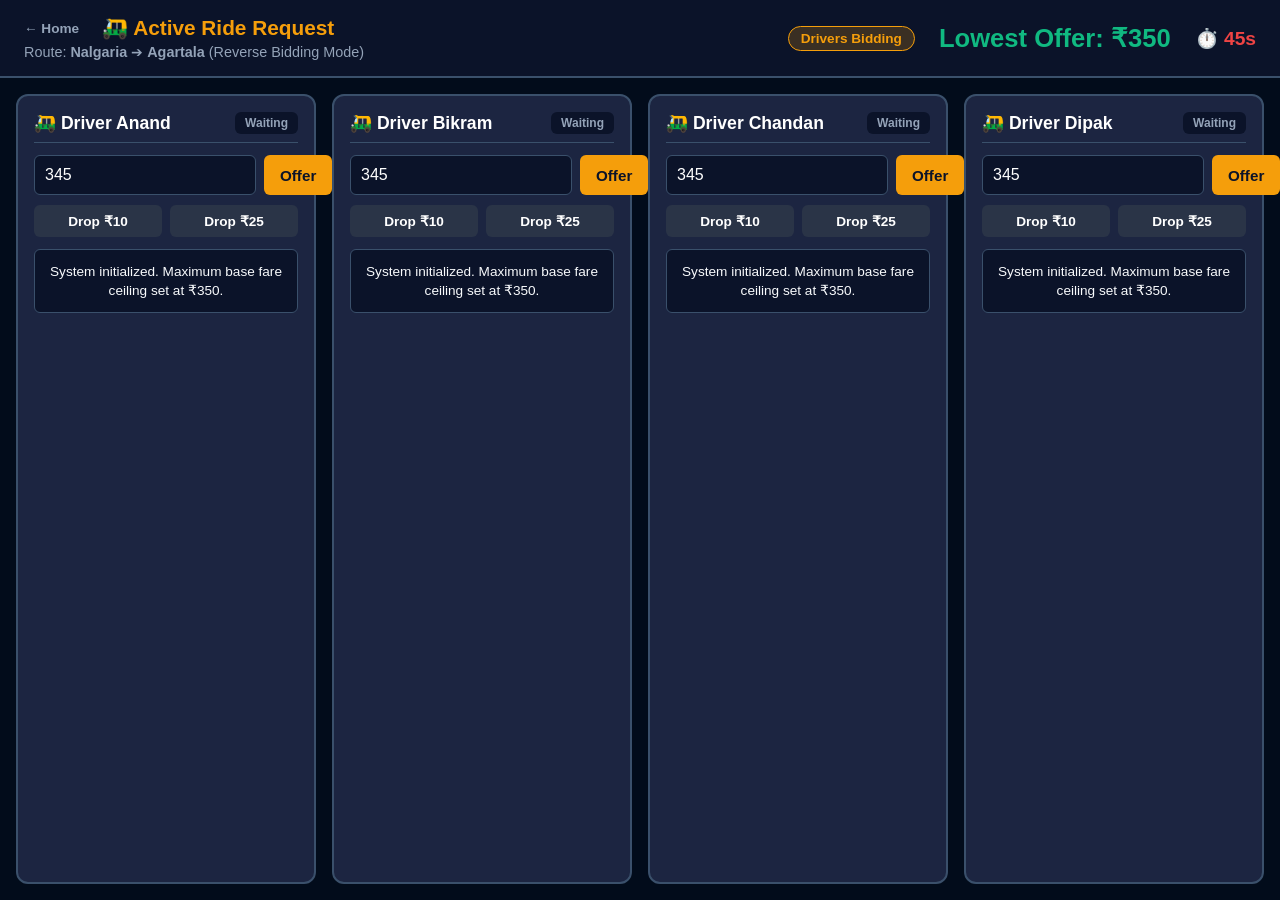
==== driver_dashboard.html @ 8668eade "Add files via upload" ====
<!DOCTYPE html>
<html lang="en">
<head>
    <meta charset="UTF-8">
    <meta name="viewport" content="width=device-width, initial-scale=1.0">
    <title>Auto Driver Reverse Bidding Matrix</title>
    <style>
        :root { --bg-color: #0b1329; --card-bg: #1c2541; --text-main: #f8fafc; --text-muted: #94a3b8; --primary: #f59e0b; --primary-hover: #d97706; --success: #10b981; --danger: #ef4444; --border: #3a506b; }
        * { box-sizing: border-box; margin: 0; padding: 0; font-family: -apple-system, BlinkMacSystemFont, "Segoe UI", Roboto, sans-serif; }
        body { background-color: var(--bg-color); color: var(--text-main); min-height: 100vh; display: flex; flex-direction: column; }
        header { background-color: #0b1329; border-bottom: 2px solid var(--border); padding: 16px 24px; display: flex; justify-content: space-between; align-items: center; flex-wrap: wrap; gap: 12px; }
        .trip-details h2 { font-size: 1.3rem; color: var(--primary); display: flex; align-items: center; gap: 8px; }
        .trip-route { font-size: 0.9rem; color: var(--text-muted); margin-top: 4px; }
        .home-link { font-size: 0.85rem; color: var(--text-muted); text-decoration: none; margin-right: 15px; }
        .home-link:hover { color: #fff; }
        .auction-info { display: flex; gap: 24px; align-items: center; flex-wrap: wrap; }
        .live-badge { background: rgba(245, 158, 11, 0.2); color: var(--primary); padding: 4px 12px; border-radius: 20px; font-weight: bold; font-size: 0.85rem; border: 1px solid var(--primary); }
        .live-badge.ended { background: rgba(16, 185, 129, 0.2); color: var(--success); border-color: var(--success); }
        .global-price { font-size: 1.6rem; font-weight: 800; color: var(--success); }
        .global-timer { font-size: 1.2rem; font-weight: bold; color: var(--danger); }
        .grid-container { flex: 1; display: grid; grid-template-columns: repeat(auto-fit, minmax(280px, 1fr)); gap: 16px; padding: 16px; background-color: #020c1b; }
        .user-square { background-color: var(--card-bg); border: 2px solid var(--border); border-radius: 12px; padding: 16px; display: flex; flex-direction: column; justify-content: space-between; position: relative; transition: border-color 0.2s, box-shadow 0.2s; }
        .user-square.lowest-bidder-card { border-color: var(--success); box-shadow: inset 0 0 10px rgba(16, 185, 129, 0.2); }
        .user-header { display: flex; justify-content: space-between; align-items: center; border-bottom: 1px solid var(--border); padding-bottom: 8px; margin-bottom: 12px; }
        .user-name { font-weight: bold; font-size: 1.1rem; color: #fff; }
        .user-badge { font-size: 0.75rem; background: #0b1329; padding: 4px 10px; border-radius: 6px; font-weight: bold; color: var(--text-muted); }
        .user-body { display: flex; flex-direction: column; gap: 12px; flex: 1; }
        .control-panel { display: flex; flex-direction: column; gap: 10px; }
        .bid-input-wrap { display: flex; gap: 8px; }
        input[type="number"] { flex: 1; padding: 10px; background: #0b1329; border: 1px solid var(--border); color: #fff; border-radius: 6px; font-size: 1rem; outline: none; }
        input:focus { border-color: var(--primary); }
        button { padding: 10px 16px; background-color: var(--primary); color: #0b1329; border: none; border-radius: 6px; font-size: 0.95rem; cursor: pointer; font-weight: bold; }
        button:hover { background-color: var(--primary-hover); }
        button:disabled { background-color: #0b1329; color: var(--text-muted); cursor: not-allowed; border: 1px solid var(--border); }
        .quick-actions { display: grid; grid-template-columns: 1fr 1fr; gap: 8px; }
        .quick-btn { background: #2a3447; font-size: 0.85rem; padding: 8px; color: #fff; }
        .quick-btn:hover { background: #3a4761; }
        .ticker-container { background: #0b1329; border: 1px solid var(--border); border-radius: 6px; padding: 12px; font-size: 0.85rem; min-height: 60px; display: flex; align-items: center; justify-content: center; text-align: center; }
        .ticker-message { color: var(--text-main); line-height: 1.4; word-break: break-word; transition: color 0.2s ease; }
        .ticker-message.highlight { color: var(--primary); text-shadow: 0 0 0.6px var(--primary), 0 0 0.6px var(--primary); }
    </style>
</head>
<body>

    <header>
        <div class="trip-details">
            <h2><a href="index.html" class="home-link">← Home</a> 🛺 Active Ride Request</h2>
            <div class="trip-route">Route: <strong id="route-start">Nalgaria</strong> ➔ <strong id="route-end">Agartala</strong> (Reverse Bidding Mode)</div>
        </div>
        <div class="auction-info">
            <div id="global-status" class="live-badge">Drivers Bidding</div>
            <div class="global-price">Lowest Offer: ₹<span id="master-price">350</span></div>
            <div class="global-timer">⏱️ <span id="master-timer">45</span>s</div>
        </div>
    </header>

    <div class="grid-container">
        
        <div class="user-square" id="card-Driver_Anand">
            <div class="user-header">
                <span class="user-name">🛺 Driver Anand</span>
                <span class="user-badge" id="badge-Driver_Anand">Waiting</span>
            </div>
            <div class="user-body">
                <div class="control-panel">
                    <div class="bid-input-wrap">
                        <input type="number" id="input-Driver_Anand" min="100">
                        <button onclick="submitGridBid('Driver_Anand')">Offer</button>
                    </div>
                    <div class="quick-actions">
                        <button class="quick-btn" onclick="quickDrop('Driver_Anand', 10)">Drop ₹10</button>
                        <button class="quick-btn" onclick="quickDrop('Driver_Anand', 25)">Drop ₹25</button>
                    </div>
                </div>
                <div class="ticker-container"><div class="ticker-message" id="ticker-Driver_Anand"></div></div>
            </div>
        </div>

        <div class="user-square" id="card-Driver_Bikram">
            <div class="user-header">
                <span class="user-name">🛺 Driver Bikram</span>
                <span class="user-badge" id="badge-Driver_Bikram">Waiting</span>
            </div>
            <div class="user-body">
                <div class="control-panel">
                    <div class="bid-input-wrap">
                        <input type="number" id="input-Driver_Bikram" min="100">
                        <button onclick="submitGridBid('Driver_Bikram')">Offer</button>
                    </div>
                    <div class="quick-actions">
                        <button class="quick-btn" onclick="quickDrop('Driver_Bikram', 10)">Drop ₹10</button>
                        <button class="quick-btn" onclick="quickDrop('Driver_Bikram', 25)">Drop ₹25</button>
                    </div>
                </div>
                <div class="ticker-container"><div class="ticker-message" id="ticker-Driver_Bikram"></div></div>
            </div>
        </div>

        <div class="user-square" id="card-Driver_Chandan">
            <div class="user-header">
                <span class="user-name">🛺 Driver Chandan</span>
                <span class="user-badge" id="badge-Driver_Chandan">Waiting</span>
            </div>
            <div class="user-body">
                <div class="control-panel">
                    <div class="bid-input-wrap">
                        <input type="number" id="input-Driver_Chandan" min="100">
                        <button onclick="submitGridBid('Driver_Chandan')">Offer</button>
                    </div>
                    <div class="quick-actions">
                        <button class="quick-btn" onclick="quickDrop('Driver_Chandan', 10)">Drop ₹10</button>
                        <button class="quick-btn" onclick="quickDrop('Driver_Chandan', 25)">Drop ₹25</button>
                    </div>
                </div>
                <div class="ticker-container"><div class="ticker-message" id="ticker-Driver_Chandan"></div></div>
            </div>
        </div>

        <div class="user-square" id="card-Driver_Dipak">
            <div class="user-header">
                <span class="user-name">🛺 Driver Dipak</span>
                <span class="user-badge" id="badge-Driver_Dipak">Waiting</span>
            </div>
            <div class="user-body">
                <div class="control-panel">
                    <div class="bid-input-wrap">
                        <input type="number" id="input-Driver_Dipak" min="100">
                        <button onclick="submitGridBid('Driver_Dipak')">Offer</button>
                    </div>
                    <div class="quick-actions">
                        <button class="quick-btn" onclick="quickDrop('Driver_Dipak', 10)">Drop ₹10</button>
                        <button class="quick-btn" onclick="quickDrop('Driver_Dipak', 25)">Drop ₹25</button>
                    </div>
                </div>
                <div class="ticker-container"><div class="ticker-message" id="ticker-Driver_Dipak"></div></div>
            </div>
        </div>

    </div>

<script>
    const drivers = ['Driver_Anand', 'Driver_Bikram', 'Driver_Chandan', 'Driver_Dipak'];
    
    let currentLowestBid = 350; 
    let currentLowestBidder = "None";
    let timeLeft = 45;
    let auctionActive = true;
    let timerInterval = null;

    const localBus = new BroadcastChannel('auto_ride_bidding_bus');

    window.onload = function() {
        updateAllInputs();
        startMasterCountdown();
        updateTickers("System initialized. Maximum base fare ceiling set at ₹350.");
    };

    localBus.onmessage = function(event) {
        if (event.data.type === 'PROCESS_REVERSE_BID') {
            executeGlobalStateUpdate(event.data.user, event.data.amount);
        } else if (event.data.type === 'NEW_RIDE_REQUEST') {
            document.getElementById('route-start').textContent = event.data.pickup;
            document.getElementById('route-end').textContent = event.data.destination;
            updateTickers(`New Request: ${event.data.pickup} to ${event.data.destination}!`);
        }
    };

    function dispatchBid(user, amount) {
        if (amount >= currentLowestBid) {
            console.warn(`Race condition guarded: ${user} drop rejected.`);
            return;
        }

        executeGlobalStateUpdate(user, amount);
        
        localBus.postMessage({
            type: 'PROCESS_REVERSE_BID',
            user: user,
            amount: amount
        });
    }

    function submitGridBid(user) {
        if (!auctionActive) return;
        
        const inputField = document.getElementById(`input-${user}`);
        const amount = parseInt(inputField.value);

        if (isNaN(amount) || amount >= currentLowestBid) {
            alert(`Rejected: ${user.replace('_',' ')}'s offer must be lower than ₹${currentLowestBid}.`);
            return;
        }
        
        if (amount < 100) {
            alert(`Rejected: Offer is below the cost floor threshold (₹100).`);
            return;
        }

        dispatchBid(user, amount);
    }

    function quickDrop(user, deduction) {
        if (!auctionActive) return;
        const targetOffer = currentLowestBid - deduction;
        if (targetOffer < 100) {
            alert("Minimum price margin boundary reached (₹100). Cannot drop further.");
            return;
        }
        dispatchBid(user, targetOffer);
    }

    function executeGlobalStateUpdate(user, amount) {
        if (amount < currentLowestBid && auctionActive) {
            currentLowestBid = amount;
            currentLowestBidder = user;

            if (timeLeft < 8) timeLeft = 10;

            document.getElementById('master-price').textContent = currentLowestBid;
            document.getElementById('master-timer').textContent = timeLeft;

            drivers.forEach(d => {
                const card = document.getElementById(`card-${d}`);
                const statusBadge = document.getElementById(`badge-${d}`);
                
                if (d === user) {
                    card.classList.add('lowest-bidder-card');
                    statusBadge.textContent = "Lowest Fare";
                    statusBadge.style.color = "var(--success)";
                } else {
                    card.classList.remove('lowest-bidder-card');
                    statusBadge.textContent = "Higher";
                    statusBadge.style.color = "var(--danger)";
                }
            });

            updateTickers(`🚕 ${user.replace('_', ' ')} slashed the active fare to ₹${amount}`, true);
            updateAllInputs();
        }
    }

    function updateAllInputs() {
        drivers.forEach(d => {
            const field = document.getElementById(`input-${d}`);
            const nextSuggestedBid = currentLowestBid - 5;
            field.value = nextSuggestedBid >= 100 ? nextSuggestedBid : 100;
        });
    }

    function updateTickers(message, isHighlight = false) {
        drivers.forEach(d => {
            const ticker = document.getElementById(`ticker-${d}`);
            ticker.textContent = message;
            if (isHighlight) {
                ticker.classList.add('highlight');
            } else {
                ticker.classList.remove('highlight');
            }
        });
    }

    function startMasterCountdown() {
        timerInterval = setInterval(() => {
            if (timeLeft > 0) {
                timeLeft--;
                document.getElementById('master-timer').textContent = timeLeft;
            } else {
                finalizeAuction();
            }
        }, 1000);
    }

    function finalizeAuction() {
        auctionActive = false;
        clearInterval(timerInterval);

        const globalStatus = document.getElementById('global-status');
        
        if (currentLowestBidder === "None") {
            globalStatus.textContent = "EXPIRED";
            globalStatus.className = "live-badge ended";
            globalStatus.style.borderColor = "var(--danger)";
            globalStatus.style.color = "var(--danger)";
            globalStatus.style.backgroundColor = "rgba(239, 68, 68, 0.2)";
        } else {
            globalStatus.textContent = "BOOKED";
            globalStatus.className = "live-badge ended";
            globalStatus.style.color = "var(--success)";
            globalStatus.style.backgroundColor = "rgba(16, 185, 129, 0.2)";
        }

        drivers.forEach(d => {
            const statusBadge = document.getElementById(`badge-${d}`);
            if (currentLowestBidder === "None") {
                statusBadge.textContent = "No Offers";
                statusBadge.style.color = "var(--text-muted)";
            } else if (d === currentLowestBidder) {
                statusBadge.textContent = "Assigned!";
                statusBadge.style.color = "var(--success)";
            } else {
                statusBadge.textContent = "Rejected";
                statusBadge.style.color = "var(--text-muted)";
                document.getElementById(`card-${d}`).classList.remove('lowest-bidder-card');
            }
        });

        document.querySelectorAll(`input, button`).forEach(el => el.disabled = true);

        const winnerReadable = currentLowestBidder !== "None" ? currentLowestBidder.replace('_', ' ') : "No Driver";
        if (currentLowestBidder === "None") {
            updateTickers(`❌ Auction Closed: No responses within the matching timeline.`, false);
        } else {
            updateTickers(`🏆 Match Confirmed: Assigned to ${winnerReadable} at ₹${currentLowestBid}!`, true);
        }
    }
</script>
</body>
</html>
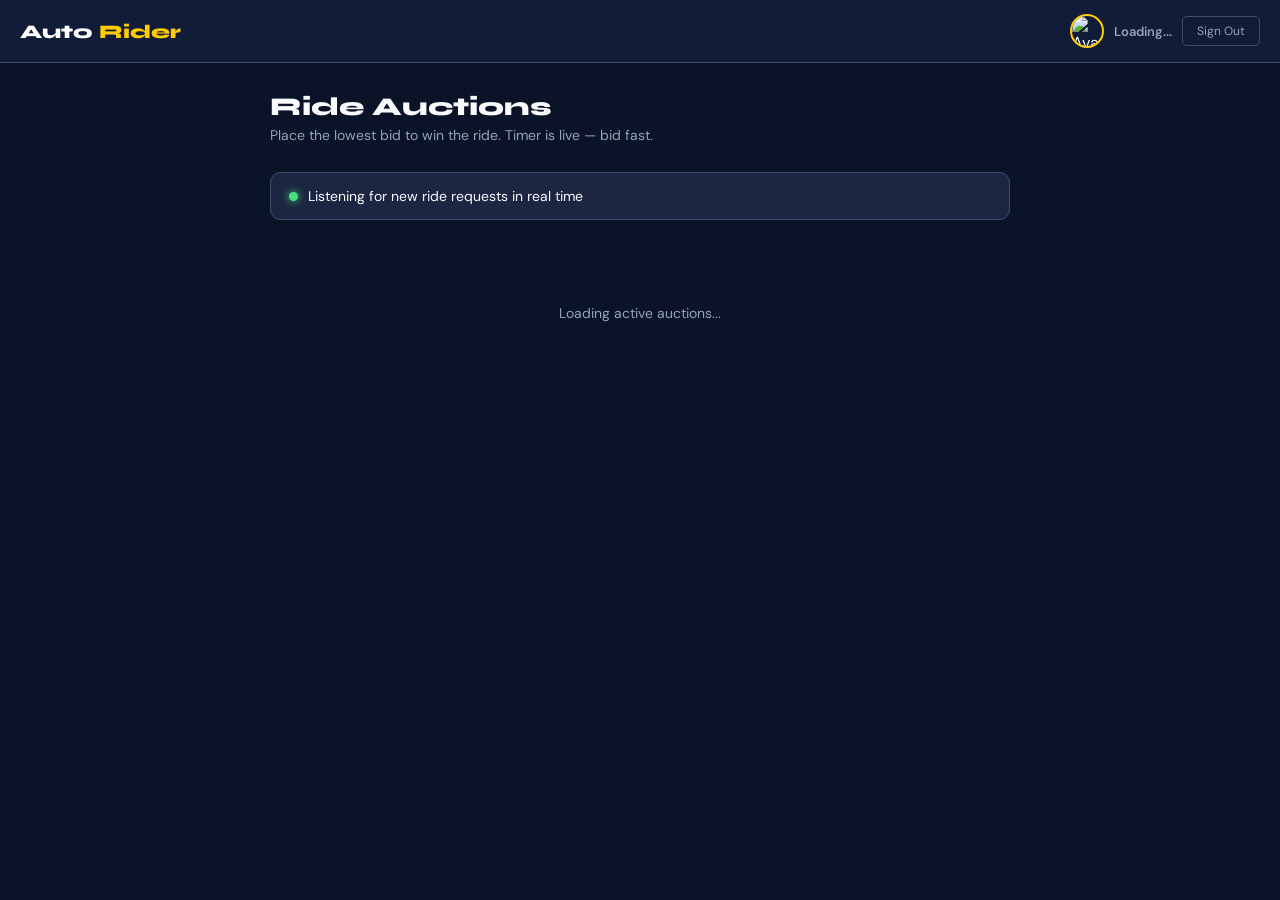
==== commit 8bd2115c: "Refactor driver dashboard HTML structure and styles" ====
--- a/driver_dashboard.html
+++ b/driver_dashboard.html
@@ -3,316 +3,492 @@
 <head>
     <meta charset="UTF-8">
     <meta name="viewport" content="width=device-width, initial-scale=1.0">
-    <title>Auto Driver Reverse Bidding Matrix</title>
+    <title>Auto Rider | Driver Dashboard</title>
     <style>
-        :root { --bg-color: #0b1329; --card-bg: #1c2541; --text-main: #f8fafc; --text-muted: #94a3b8; --primary: #f59e0b; --primary-hover: #d97706; --success: #10b981; --danger: #ef4444; --border: #3a506b; }
-        * { box-sizing: border-box; margin: 0; padding: 0; font-family: -apple-system, BlinkMacSystemFont, "Segoe UI", Roboto, sans-serif; }
-        body { background-color: var(--bg-color); color: var(--text-main); min-height: 100vh; display: flex; flex-direction: column; }
-        header { background-color: #0b1329; border-bottom: 2px solid var(--border); padding: 16px 24px; display: flex; justify-content: space-between; align-items: center; flex-wrap: wrap; gap: 12px; }
-        .trip-details h2 { font-size: 1.3rem; color: var(--primary); display: flex; align-items: center; gap: 8px; }
-        .trip-route { font-size: 0.9rem; color: var(--text-muted); margin-top: 4px; }
-        .home-link { font-size: 0.85rem; color: var(--text-muted); text-decoration: none; margin-right: 15px; }
-        .home-link:hover { color: #fff; }
-        .auction-info { display: flex; gap: 24px; align-items: center; flex-wrap: wrap; }
-        .live-badge { background: rgba(245, 158, 11, 0.2); color: var(--primary); padding: 4px 12px; border-radius: 20px; font-weight: bold; font-size: 0.85rem; border: 1px solid var(--primary); }
-        .live-badge.ended { background: rgba(16, 185, 129, 0.2); color: var(--success); border-color: var(--success); }
-        .global-price { font-size: 1.6rem; font-weight: 800; color: var(--success); }
-        .global-timer { font-size: 1.2rem; font-weight: bold; color: var(--danger); }
-        .grid-container { flex: 1; display: grid; grid-template-columns: repeat(auto-fit, minmax(280px, 1fr)); gap: 16px; padding: 16px; background-color: #020c1b; }
-        .user-square { background-color: var(--card-bg); border: 2px solid var(--border); border-radius: 12px; padding: 16px; display: flex; flex-direction: column; justify-content: space-between; position: relative; transition: border-color 0.2s, box-shadow 0.2s; }
-        .user-square.lowest-bidder-card { border-color: var(--success); box-shadow: inset 0 0 10px rgba(16, 185, 129, 0.2); }
-        .user-header { display: flex; justify-content: space-between; align-items: center; border-bottom: 1px solid var(--border); padding-bottom: 8px; margin-bottom: 12px; }
-        .user-name { font-weight: bold; font-size: 1.1rem; color: #fff; }
-        .user-badge { font-size: 0.75rem; background: #0b1329; padding: 4px 10px; border-radius: 6px; font-weight: bold; color: var(--text-muted); }
-        .user-body { display: flex; flex-direction: column; gap: 12px; flex: 1; }
-        .control-panel { display: flex; flex-direction: column; gap: 10px; }
-        .bid-input-wrap { display: flex; gap: 8px; }
-        input[type="number"] { flex: 1; padding: 10px; background: #0b1329; border: 1px solid var(--border); color: #fff; border-radius: 6px; font-size: 1rem; outline: none; }
-        input:focus { border-color: var(--primary); }
-        button { padding: 10px 16px; background-color: var(--primary); color: #0b1329; border: none; border-radius: 6px; font-size: 0.95rem; cursor: pointer; font-weight: bold; }
-        button:hover { background-color: var(--primary-hover); }
-        button:disabled { background-color: #0b1329; color: var(--text-muted); cursor: not-allowed; border: 1px solid var(--border); }
-        .quick-actions { display: grid; grid-template-columns: 1fr 1fr; gap: 8px; }
-        .quick-btn { background: #2a3447; font-size: 0.85rem; padding: 8px; color: #fff; }
-        .quick-btn:hover { background: #3a4761; }
-        .ticker-container { background: #0b1329; border: 1px solid var(--border); border-radius: 6px; padding: 12px; font-size: 0.85rem; min-height: 60px; display: flex; align-items: center; justify-content: center; text-align: center; }
-        .ticker-message { color: var(--text-main); line-height: 1.4; word-break: break-word; transition: color 0.2s ease; }
-        .ticker-message.highlight { color: var(--primary); text-shadow: 0 0 0.6px var(--primary), 0 0 0.6px var(--primary); }
+        @import url('https://fonts.googleapis.com/css2?family=Syne:wght@700;800&family=DM+Sans:wght@400;500;600&display=swap');
+        :root {
+            --bg: #0b1329;
+            --card: #1c2541;
+            --card-hover: #223060;
+            --border: #3a506b;
+            --text: #f8fafc;
+            --muted: #94a3b8;
+            --green: #058240;
+            --green-light: #4ade80;
+            --yellow: #ffcc00;
+            --yellow-dark: #d97706;
+            --red: #ef4444;
+        }
+        * { box-sizing: border-box; margin: 0; padding: 0; }
+        body { background: var(--bg); color: var(--text); font-family: 'DM Sans', sans-serif; min-height: 100vh; }
+
+        /* HEADER */
+        .topbar {
+            background: #111c38;
+            border-bottom: 1px solid var(--border);
+            padding: 14px 20px;
+            display: flex;
+            align-items: center;
+            justify-content: space-between;
+            position: sticky;
+            top: 0;
+            z-index: 10;
+        }
+        .logo { font-family: 'Syne', sans-serif; font-weight: 800; font-size: 1.2rem; color: #fff; text-decoration: none; }
+        .logo span { color: var(--yellow); }
+        .driver-info { display: flex; align-items: center; gap: 10px; }
+        .driver-avatar { width: 34px; height: 34px; border-radius: 50%; object-fit: cover; border: 2px solid var(--yellow); }
+        .driver-name { font-size: 13px; font-weight: 600; color: var(--muted); }
+        .logout-btn {
+            background: transparent;
+            border: 1px solid var(--border);
+            color: var(--muted);
+            padding: 6px 14px;
+            border-radius: 5px;
+            font-size: 12px;
+            cursor: pointer;
+            font-family: 'DM Sans', sans-serif;
+            transition: all 0.2s;
+        }
+        .logout-btn:hover { border-color: var(--red); color: var(--red); }
+
+        /* MAIN */
+        .main { max-width: 780px; margin: 0 auto; padding: 28px 20px 60px; }
+        .page-title { font-family: 'Syne', sans-serif; font-size: 1.6rem; font-weight: 800; margin-bottom: 4px; }
+        .page-sub { color: var(--muted); font-size: 14px; margin-bottom: 28px; }
+
+        /* STATUS BAR */
+        .status-bar {
+            background: var(--card);
+            border: 1px solid var(--border);
+            border-radius: 10px;
+            padding: 14px 18px;
+            display: flex;
+            align-items: center;
+            gap: 10px;
+            margin-bottom: 24px;
+            font-size: 14px;
+        }
+        .dot { width: 9px; height: 9px; border-radius: 50%; background: var(--green-light); box-shadow: 0 0 8px var(--green-light); flex-shrink: 0; animation: blink 1.5s ease-in-out infinite; }
+        @keyframes blink { 0%,100%{opacity:1} 50%{opacity:0.3} }
+
+        /* AUCTION CARDS */
+        #auctions-list { display: flex; flex-direction: column; gap: 16px; }
+
+        .auction-card {
+            background: var(--card);
+            border: 1.5px solid var(--border);
+            border-radius: 12px;
+            padding: 20px;
+            transition: border-color 0.2s, background 0.2s;
+        }
+        .auction-card.winning { border-color: var(--green-light); background: rgba(74,222,128,0.05); }
+        .auction-card.outbid { border-color: var(--red); background: rgba(239,68,68,0.05); }
+        .auction-card.expired { opacity: 0.5; pointer-events: none; }
+
+        .card-top { display: flex; justify-content: space-between; align-items: flex-start; margin-bottom: 14px; }
+        .route { flex: 1; }
+        .route-label { font-size: 11px; color: var(--muted); font-weight: 600; text-transform: uppercase; letter-spacing: 0.5px; margin-bottom: 2px; }
+        .route-value { font-size: 15px; font-weight: 600; }
+        .route-arrow { color: var(--yellow); margin: 0 8px; font-size: 18px; }
+        .timer-badge {
+            background: rgba(255,204,0,0.12);
+            border: 1px solid rgba(255,204,0,0.3);
+            border-radius: 20px;
+            padding: 4px 12px;
+            font-family: 'Syne', sans-serif;
+            font-size: 13px;
+            font-weight: 700;
+            color: var(--yellow);
+            white-space: nowrap;
+            flex-shrink: 0;
+        }
+        .timer-badge.urgent { color: #f87171; border-color: rgba(248,113,113,0.4); background: rgba(248,113,113,0.08); }
+
+        .card-mid {
+            display: flex;
+            align-items: center;
+            gap: 16px;
+            padding: 12px 0;
+            border-top: 1px solid rgba(255,255,255,0.06);
+            border-bottom: 1px solid rgba(255,255,255,0.06);
+            margin-bottom: 14px;
+        }
+        .current-bid-wrap { flex: 1; }
+        .current-bid-label { font-size: 11px; color: var(--muted); margin-bottom: 2px; }
+        .current-bid-value {
+            font-family: 'Syne', sans-serif;
+            font-size: 1.8rem;
+            font-weight: 800;
+            color: var(--green-light);
+            line-height: 1;
+        }
+        .current-bid-value.no-bids { color: var(--muted); font-size: 1.2rem; }
+        .bid-status-badge {
+            padding: 5px 12px;
+            border-radius: 20px;
+            font-size: 12px;
+            font-weight: 700;
+        }
+        .badge-winning { background: rgba(74,222,128,0.15); color: var(--green-light); }
+        .badge-outbid { background: rgba(239,68,68,0.15); color: #f87171; }
+        .badge-none { background: rgba(148,163,184,0.1); color: var(--muted); }
+
+        /* BID INPUT */
+        .bid-row { display: flex; gap: 10px; align-items: center; }
+        .bid-input-wrap { position: relative; flex: 1; }
+        .bid-currency { position: absolute; left: 12px; top: 50%; transform: translateY(-50%); color: var(--muted); font-weight: 600; }
+        .bid-input {
+            width: 100%;
+            padding: 11px 12px 11px 28px;
+            background: var(--bg);
+            border: 1.5px solid var(--border);
+            color: var(--text);
+            border-radius: 6px;
+            font-size: 15px;
+            font-family: 'DM Sans', sans-serif;
+            transition: border-color 0.2s;
+        }
+        .bid-input:focus { outline: none; border-color: var(--yellow); }
+        .bid-btn {
+            padding: 11px 20px;
+            background: var(--yellow);
+            color: #0b1329;
+            border: none;
+            border-radius: 6px;
+            font-weight: 700;
+            font-size: 14px;
+            cursor: pointer;
+            font-family: 'DM Sans', sans-serif;
+            transition: background 0.2s;
+            white-space: nowrap;
+        }
+        .bid-btn:hover { background: var(--yellow-dark); color: #fff; }
+        .bid-btn:disabled { background: var(--border); color: var(--muted); cursor: not-allowed; }
+
+        .bid-hint { font-size: 12px; color: var(--muted); margin-top: 7px; }
+
+        /* Empty / Loading states */
+        .empty-state {
+            text-align: center;
+            padding: 60px 20px;
+            color: var(--muted);
+        }
+        .empty-state .icon { font-size: 2.5rem; margin-bottom: 12px; }
+        .empty-state p { font-size: 14px; }
+
+        .loading-state { text-align: center; padding: 60px 20px; color: var(--muted); font-size: 14px; }
     </style>
+    <script src="https://cdn.jsdelivr.net/npm/@supabase/supabase-js@2"></script>
 </head>
 <body>
 
-    <header>
-        <div class="trip-details">
-            <h2><a href="index.html" class="home-link">← Home</a> 🛺 Active Ride Request</h2>
-            <div class="trip-route">Route: <strong id="route-start">Nalgaria</strong> ➔ <strong id="route-end">Agartala</strong> (Reverse Bidding Mode)</div>
-        </div>
-        <div class="auction-info">
-            <div id="global-status" class="live-badge">Drivers Bidding</div>
-            <div class="global-price">Lowest Offer: ₹<span id="master-price">350</span></div>
-            <div class="global-timer">⏱️ <span id="master-timer">45</span>s</div>
-        </div>
-    </header>
-
-    <div class="grid-container">
-        
-        <div class="user-square" id="card-Driver_Anand">
-            <div class="user-header">
-                <span class="user-name">🛺 Driver Anand</span>
-                <span class="user-badge" id="badge-Driver_Anand">Waiting</span>
-            </div>
-            <div class="user-body">
-                <div class="control-panel">
-                    <div class="bid-input-wrap">
-                        <input type="number" id="input-Driver_Anand" min="100">
-                        <button onclick="submitGridBid('Driver_Anand')">Offer</button>
-                    </div>
-                    <div class="quick-actions">
-                        <button class="quick-btn" onclick="quickDrop('Driver_Anand', 10)">Drop ₹10</button>
-                        <button class="quick-btn" onclick="quickDrop('Driver_Anand', 25)">Drop ₹25</button>
+<div class="topbar">
+    <a href="index.html" class="logo">Auto <span>Rider</span></a>
+    <div class="driver-info">
+        <img id="driver-avatar" class="driver-avatar" src="https://via.placeholder.com/34" alt="Avatar">
+        <span class="driver-name" id="driver-name-label">Loading...</span>
+        <button class="logout-btn" onclick="signOut()">Sign Out</button>
+    </div>
+</div>
+
+<div class="main">
+    <div class="page-title">Ride Auctions</div>
+    <div class="page-sub">Place the lowest bid to win the ride. Timer is live — bid fast.</div>
+
+    <div class="status-bar">
+        <div class="dot"></div>
+        <span>Listening for new ride requests in real time</span>
+    </div>
+
+    <div id="auctions-list">
+        <div class="loading-state">Loading active auctions...</div>
+    </div>
+</div>
+
+<script>
+    const SUPABASE_URL = "https://tzdocibsjgrubpxynzar.supabase.co";
+    const SUPABASE_ANON_KEY = "sb_publishable_1gz2f5xkD3ygS2a3hJSSVQ_BIX8RxNB";
+    const _supabase = supabase.createClient(SUPABASE_URL, SUPABASE_ANON_KEY);
+
+    let currentDriverId = null;
+    let currentDriverName = '';
+    // Track per-auction: { myBid, timerInterval }
+    const auctionState = {};
+
+    // ── AUTH GATE ──
+    _supabase.auth.onAuthStateChange(async (event, session) => {
+        if (!session) {
+            window.location.href = 'auth.html';
+            return;
+        }
+        currentDriverId = session.user.id;
+        await loadDriverProfile();
+        await loadAuctions();
+        subscribeToNewAuctions();
+    });
+
+    async function loadDriverProfile() {
+        const { data } = await _supabase
+            .from('profiles')
+            .select('full_name, avatar_url')
+            .eq('id', currentDriverId)
+            .maybeSingle();
+        if (data) {
+            currentDriverName = data.full_name || 'Driver';
+            document.getElementById('driver-name-label').innerText = currentDriverName;
+            if (data.avatar_url) document.getElementById('driver-avatar').src = data.avatar_url;
+        }
+    }
+
+    // ── LOAD ALL ACTIVE AUCTIONS ──
+    async function loadAuctions() {
+        const { data, error } = await _supabase
+            .from('auctions')
+            .select('*')
+            .eq('status', 'active')
+            .gt('expires_at', new Date().toISOString())
+            .order('expires_at', { ascending: true });
+
+        const list = document.getElementById('auctions-list');
+        if (error || !data || data.length === 0) {
+            list.innerHTML = `<div class="empty-state"><div class="icon">🛺</div><p>No active ride requests right now.<br>New auctions appear here automatically.</p></div>`;
+            return;
+        }
+        list.innerHTML = '';
+        data.forEach(auction => renderAuctionCard(auction));
+    }
+
+    // ── REALTIME: NEW AUCTIONS ──
+    function subscribeToNewAuctions() {
+        _supabase.channel('auctions-new')
+            .on('postgres_changes', { event: 'INSERT', schema: 'public', table: 'auctions' }, (payload) => {
+                const list = document.getElementById('auctions-list');
+                // Remove empty state if present
+                const empty = list.querySelector('.empty-state, .loading-state');
+                if (empty) empty.remove();
+                renderAuctionCard(payload.new);
+                subscribeToAuctionUpdates(payload.new.id);
+            })
+            .subscribe();
+
+        // Also subscribe to updates for already-loaded auctions
+        // Done per-card in renderAuctionCard
+    }
+
+    // ── RENDER ONE AUCTION CARD ──
+    function renderAuctionCard(auction) {
+        const id = auction.id;
+
+        // Don't re-render if card already exists
+        if (document.getElementById(`card-${id}`)) return;
+
+        const card = document.createElement('div');
+        card.className = 'auction-card';
+        card.id = `card-${id}`;
+
+        const hasBid = auction.current_lowest_bid && auction.current_lowest_bid < 999999;
+        const amWinning = auction.lowest_bidder_id === currentDriverId;
+
+        card.innerHTML = `
+            <div class="card-top">
+                <div class="route">
+                    <div class="route-label">Route</div>
+                    <div style="display:flex; align-items:center; flex-wrap:wrap; gap:4px;">
+                        <span class="route-value">${escHtml(auction.pickup || 'Unknown')}</span>
+                        <span class="route-arrow">→</span>
+                        <span class="route-value">${escHtml(auction.destination || 'Unknown')}</span>
                     </div>
                 </div>
-                <div class="ticker-container"><div class="ticker-message" id="ticker-Driver_Anand"></div></div>
+                <div class="timer-badge" id="timer-${id}">60s</div>
             </div>
-        </div>
-
-        <div class="user-square" id="card-Driver_Bikram">
-            <div class="user-header">
-                <span class="user-name">🛺 Driver Bikram</span>
-                <span class="user-badge" id="badge-Driver_Bikram">Waiting</span>
-            </div>
-            <div class="user-body">
-                <div class="control-panel">
-                    <div class="bid-input-wrap">
-                        <input type="number" id="input-Driver_Bikram" min="100">
-                        <button onclick="submitGridBid('Driver_Bikram')">Offer</button>
-                    </div>
-                    <div class="quick-actions">
-                        <button class="quick-btn" onclick="quickDrop('Driver_Bikram', 10)">Drop ₹10</button>
-                        <button class="quick-btn" onclick="quickDrop('Driver_Bikram', 25)">Drop ₹25</button>
+            <div class="card-mid">
+                <div class="current-bid-wrap">
+                    <div class="current-bid-label">Current Lowest Bid</div>
+                    <div class="current-bid-value ${hasBid ? '' : 'no-bids'}" id="bid-val-${id}">
+                        ${hasBid ? '₹' + Number(auction.current_lowest_bid).toFixed(0) : 'No bids yet'}
                     </div>
                 </div>
-                <div class="ticker-container"><div class="ticker-message" id="ticker-Driver_Bikram"></div></div>
+                <div class="bid-status-badge ${amWinning ? 'badge-winning' : 'badge-none'}" id="status-badge-${id}">
+                    ${amWinning ? '🏆 Winning' : 'Not bid'}
+                </div>
             </div>
-        </div>
-
-        <div class="user-square" id="card-Driver_Chandan">
-            <div class="user-header">
-                <span class="user-name">🛺 Driver Chandan</span>
-                <span class="user-badge" id="badge-Driver_Chandan">Waiting</span>
+            <div class="bid-row">
+                <div class="bid-input-wrap">
+                    <span class="bid-currency">₹</span>
+                    <input type="number" class="bid-input" id="bid-input-${id}" placeholder="${hasBid ? Number(auction.current_lowest_bid).toFixed(0) - 1 : '80'}" min="1">
+                </div>
+                <button class="bid-btn" id="bid-btn-${id}" onclick="submitBid('${id}')">Bid</button>
             </div>
-            <div class="user-body">
-                <div class="control-panel">
-                    <div class="bid-input-wrap">
-                        <input type="number" id="input-Driver_Chandan" min="100">
-                        <button onclick="submitGridBid('Driver_Chandan')">Offer</button>
-                    </div>
-                    <div class="quick-actions">
-                        <button class="quick-btn" onclick="quickDrop('Driver_Chandan', 10)">Drop ₹10</button>
-                        <button class="quick-btn" onclick="quickDrop('Driver_Chandan', 25)">Drop ₹25</button>
-                    </div>
-                </div>
-                <div class="ticker-container"><div class="ticker-message" id="ticker-Driver_Chandan"></div></div>
-            </div>
-        </div>
-
-        <div class="user-square" id="card-Driver_Dipak">
-            <div class="user-header">
-                <span class="user-name">🛺 Driver Dipak</span>
-                <span class="user-badge" id="badge-Driver_Dipak">Waiting</span>
-            </div>
-            <div class="user-body">
-                <div class="control-panel">
-                    <div class="bid-input-wrap">
-                        <input type="number" id="input-Driver_Dipak" min="100">
-                        <button onclick="submitGridBid('Driver_Dipak')">Offer</button>
-                    </div>
-                    <div class="quick-actions">
-                        <button class="quick-btn" onclick="quickDrop('Driver_Dipak', 10)">Drop ₹10</button>
-                        <button class="quick-btn" onclick="quickDrop('Driver_Dipak', 25)">Drop ₹25</button>
-                    </div>
-                </div>
-                <div class="ticker-container"><div class="ticker-message" id="ticker-Driver_Dipak"></div></div>
-            </div>
-        </div>
-
-    </div>
-
-<script>
-    const drivers = ['Driver_Anand', 'Driver_Bikram', 'Driver_Chandan', 'Driver_Dipak'];
-    
-    let currentLowestBid = 350; 
-    let currentLowestBidder = "None";
-    let timeLeft = 45;
-    let auctionActive = true;
-    let timerInterval = null;
-
-    const localBus = new BroadcastChannel('auto_ride_bidding_bus');
-
-    window.onload = function() {
-        updateAllInputs();
-        startMasterCountdown();
-        updateTickers("System initialized. Maximum base fare ceiling set at ₹350.");
-    };
-
-    localBus.onmessage = function(event) {
-        if (event.data.type === 'PROCESS_REVERSE_BID') {
-            executeGlobalStateUpdate(event.data.user, event.data.amount);
-        } else if (event.data.type === 'NEW_RIDE_REQUEST') {
-            document.getElementById('route-start').textContent = event.data.pickup;
-            document.getElementById('route-end').textContent = event.data.destination;
-            updateTickers(`New Request: ${event.data.pickup} to ${event.data.destination}!`);
-        }
-    };
-
-    function dispatchBid(user, amount) {
-        if (amount >= currentLowestBid) {
-            console.warn(`Race condition guarded: ${user} drop rejected.`);
-            return;
-        }
-
-        executeGlobalStateUpdate(user, amount);
-        
-        localBus.postMessage({
-            type: 'PROCESS_REVERSE_BID',
-            user: user,
-            amount: amount
-        });
-    }
-
-    function submitGridBid(user) {
-        if (!auctionActive) return;
-        
-        const inputField = document.getElementById(`input-${user}`);
-        const amount = parseInt(inputField.value);
-
-        if (isNaN(amount) || amount >= currentLowestBid) {
-            alert(`Rejected: ${user.replace('_',' ')}'s offer must be lower than ₹${currentLowestBid}.`);
-            return;
-        }
-        
-        if (amount < 100) {
-            alert(`Rejected: Offer is below the cost floor threshold (₹100).`);
-            return;
-        }
-
-        dispatchBid(user, amount);
-    }
-
-    function quickDrop(user, deduction) {
-        if (!auctionActive) return;
-        const targetOffer = currentLowestBid - deduction;
-        if (targetOffer < 100) {
-            alert("Minimum price margin boundary reached (₹100). Cannot drop further.");
-            return;
-        }
-        dispatchBid(user, targetOffer);
-    }
-
-    function executeGlobalStateUpdate(user, amount) {
-        if (amount < currentLowestBid && auctionActive) {
-            currentLowestBid = amount;
-            currentLowestBidder = user;
-
-            if (timeLeft < 8) timeLeft = 10;
-
-            document.getElementById('master-price').textContent = currentLowestBid;
-            document.getElementById('master-timer').textContent = timeLeft;
-
-            drivers.forEach(d => {
-                const card = document.getElementById(`card-${d}`);
-                const statusBadge = document.getElementById(`badge-${d}`);
-                
-                if (d === user) {
-                    card.classList.add('lowest-bidder-card');
-                    statusBadge.textContent = "Lowest Fare";
-                    statusBadge.style.color = "var(--success)";
-                } else {
-                    card.classList.remove('lowest-bidder-card');
-                    statusBadge.textContent = "Higher";
-                    statusBadge.style.color = "var(--danger)";
-                }
-            });
-
-            updateTickers(`🚕 ${user.replace('_', ' ')} slashed the active fare to ₹${amount}`, true);
-            updateAllInputs();
-        }
-    }
-
-    function updateAllInputs() {
-        drivers.forEach(d => {
-            const field = document.getElementById(`input-${d}`);
-            const nextSuggestedBid = currentLowestBid - 5;
-            field.value = nextSuggestedBid >= 100 ? nextSuggestedBid : 100;
-        });
-    }
-
-    function updateTickers(message, isHighlight = false) {
-        drivers.forEach(d => {
-            const ticker = document.getElementById(`ticker-${d}`);
-            ticker.textContent = message;
-            if (isHighlight) {
-                ticker.classList.add('highlight');
-            } else {
-                ticker.classList.remove('highlight');
-            }
-        });
-    }
-
-    function startMasterCountdown() {
-        timerInterval = setInterval(() => {
-            if (timeLeft > 0) {
-                timeLeft--;
-                document.getElementById('master-timer').textContent = timeLeft;
-            } else {
-                finalizeAuction();
+            <div class="bid-hint" id="bid-hint-${id}">Enter a bid lower than the current offer to win.</div>
+        `;
+
+        document.getElementById('auctions-list').prepend(card);
+        startCardTimer(id, auction.expires_at);
+        subscribeToAuctionUpdates(id);
+    }
+
+    // ── PER-CARD TIMER (DB-anchored) ──
+    function startCardTimer(id, expiresAt) {
+        const expiry = new Date(expiresAt).getTime();
+        auctionState[id] = auctionState[id] || {};
+        auctionState[id].timerInterval = setInterval(() => {
+            const remaining = Math.max(0, Math.floor((expiry - Date.now()) / 1000));
+            const timerEl = document.getElementById(`timer-${id}`);
+            const btnEl = document.getElementById(`bid-btn-${id}`);
+            const inputEl = document.getElementById(`bid-input-${id}`);
+            if (!timerEl) { clearInterval(auctionState[id].timerInterval); return; }
+
+            timerEl.innerText = remaining + 's';
+            if (remaining <= 10) timerEl.className = 'timer-badge urgent';
+
+            if (remaining <= 0) {
+                clearInterval(auctionState[id].timerInterval);
+                closeAuctionCard(id);
+                if (btnEl) { btnEl.disabled = true; btnEl.innerText = 'Closed'; }
+                if (inputEl) inputEl.disabled = true;
+                markAuctionClosed(id);
             }
         }, 1000);
     }
 
-    function finalizeAuction() {
-        auctionActive = false;
-        clearInterval(timerInterval);
-
-        const globalStatus = document.getElementById('global-status');
-        
-        if (currentLowestBidder === "None") {
-            globalStatus.textContent = "EXPIRED";
-            globalStatus.className = "live-badge ended";
-            globalStatus.style.borderColor = "var(--danger)";
-            globalStatus.style.color = "var(--danger)";
-            globalStatus.style.backgroundColor = "rgba(239, 68, 68, 0.2)";
+    // ── REALTIME: BID UPDATES ON A SPECIFIC AUCTION ──
+    function subscribeToAuctionUpdates(id) {
+        _supabase.channel(`auction-driver-${id}`)
+            .on('postgres_changes', {
+                event: 'UPDATE', schema: 'public', table: 'auctions', filter: `id=eq.${id}`
+            }, (payload) => {
+                updateCardBidState(id, payload.new);
+            })
+            .subscribe();
+    }
+
+    function updateCardBidState(id, auction) {
+        const bidValEl = document.getElementById(`bid-val-${id}`);
+        const statusEl = document.getElementById(`status-badge-${id}`);
+        const hintEl = document.getElementById(`bid-hint-${id}`);
+        const inputEl = document.getElementById(`bid-input-${id}`);
+        const card = document.getElementById(`card-${id}`);
+        if (!bidValEl) return;
+
+        const hasBid = auction.current_lowest_bid < 999999;
+        const amWinning = auction.lowest_bidder_id === currentDriverId;
+        const amOutbid = !amWinning && auctionState[id] && auctionState[id].hasBid;
+
+        bidValEl.className = `current-bid-value ${hasBid ? '' : 'no-bids'}`;
+        bidValEl.innerText = hasBid ? '₹' + Number(auction.current_lowest_bid).toFixed(0) : 'No bids yet';
+
+        if (amWinning) {
+            statusEl.className = 'bid-status-badge badge-winning';
+            statusEl.innerText = '🏆 Winning';
+            card.className = 'auction-card winning';
+            if (hintEl) hintEl.innerText = "You have the lowest bid! Hold tight.";
+        } else if (amOutbid) {
+            statusEl.className = 'bid-status-badge badge-outbid';
+            statusEl.innerText = '⚡ Outbid';
+            card.className = 'auction-card outbid';
+            if (hintEl) hintEl.innerText = "You've been outbid! Enter a lower amount.";
+        }
+
+        // Update placeholder to suggest a lower value
+        if (hasBid && inputEl) {
+            inputEl.placeholder = Math.max(1, Number(auction.current_lowest_bid) - 1).toString();
+        }
+
+        if (auction.status === 'closed') {
+            closeAuctionCard(id);
+            if (amWinning) {
+                // Redirect winner to trip page
+                const params = new URLSearchParams({
+                    pickup: auction.pickup || '',
+                    destination: auction.destination || '',
+                    fare: Number(auction.current_lowest_bid).toFixed(0),
+                    auction_id: id
+                });
+                window.location.href = `trip.html?${params.toString()}`;
+            }
+        }
+    }
+
+    function closeAuctionCard(id) {
+        const card = document.getElementById(`card-${id}`);
+        if (card) card.classList.add('expired');
+        if (auctionState[id] && auctionState[id].timerInterval) {
+            clearInterval(auctionState[id].timerInterval);
+        }
+    }
+
+    // ── MARK CLOSED IN DB (called when client timer hits 0) ──
+    async function markAuctionClosed(id) {
+        await _supabase.from('auctions')
+            .update({ status: 'closed' })
+            .eq('id', id)
+            .eq('status', 'active'); // Only update if still active (prevent race)
+
+        // If we won, redirect
+        const { data } = await _supabase.from('auctions').select('*').eq('id', id).single();
+        if (data && data.lowest_bidder_id === currentDriverId) {
+            const params = new URLSearchParams({
+                pickup: data.pickup || '',
+                destination: data.destination || '',
+                fare: Number(data.current_lowest_bid).toFixed(0),
+                auction_id: id
+            });
+            window.location.href = `trip.html?${params.toString()}`;
+        }
+    }
+
+    // ── SUBMIT BID ──
+    async function submitBid(auctionId) {
+        const inputEl = document.getElementById(`bid-input-${auctionId}`);
+        const hintEl = document.getElementById(`bid-hint-${auctionId}`);
+        const bidAmount = parseFloat(inputEl.value);
+
+        if (isNaN(bidAmount) || bidAmount <= 0) {
+            if (hintEl) hintEl.innerText = '⚠ Please enter a valid bid amount.';
+            return;
+        }
+
+        // Fetch current state to validate client-side before DB call
+        const { data: current } = await _supabase
+            .from('auctions').select('current_lowest_bid, expires_at, status').eq('id', auctionId).single();
+
+        if (!current || current.status !== 'active') {
+            if (hintEl) hintEl.innerText = '⚠ This auction has already closed.';
+            return;
+        }
+        if (new Date(current.expires_at) < new Date()) {
+            if (hintEl) hintEl.innerText = '⚠ This auction has expired.';
+            return;
+        }
+        if (bidAmount >= current.current_lowest_bid) {
+            if (hintEl) hintEl.innerText = `⚠ Your bid must be lower than ₹${Number(current.current_lowest_bid).toFixed(0)}.`;
+            return;
+        }
+
+        const { error } = await _supabase.from('auctions').update({
+            current_lowest_bid: bidAmount,
+            lowest_bidder_id: currentDriverId
+        }).eq('id', auctionId);
+
+        if (error) {
+            if (hintEl) hintEl.innerText = '⚠ Bid rejected — a lower bid may already exist.';
         } else {
-            globalStatus.textContent = "BOOKED";
-            globalStatus.className = "live-badge ended";
-            globalStatus.style.color = "var(--success)";
-            globalStatus.style.backgroundColor = "rgba(16, 185, 129, 0.2)";
-        }
-
-        drivers.forEach(d => {
-            const statusBadge = document.getElementById(`badge-${d}`);
-            if (currentLowestBidder === "None") {
-                statusBadge.textContent = "No Offers";
-                statusBadge.style.color = "var(--text-muted)";
-            } else if (d === currentLowestBidder) {
-                statusBadge.textContent = "Assigned!";
-                statusBadge.style.color = "var(--success)";
-            } else {
-                statusBadge.textContent = "Rejected";
-                statusBadge.style.color = "var(--text-muted)";
-                document.getElementById(`card-${d}`).classList.remove('lowest-bidder-card');
-            }
-        });
-
-        document.querySelectorAll(`input, button`).forEach(el => el.disabled = true);
-
-        const winnerReadable = currentLowestBidder !== "None" ? currentLowestBidder.replace('_', ' ') : "No Driver";
-        if (currentLowestBidder === "None") {
-            updateTickers(`❌ Auction Closed: No responses within the matching timeline.`, false);
-        } else {
-            updateTickers(`🏆 Match Confirmed: Assigned to ${winnerReadable} at ₹${currentLowestBid}!`, true);
-        }
+            auctionState[auctionId] = auctionState[auctionId] || {};
+            auctionState[auctionId].hasBid = true;
+            inputEl.value = '';
+            if (hintEl) hintEl.innerText = '✓ Bid placed! You are currently winning.';
+        }
+    }
+
+    async function signOut() {
+        await _supabase.auth.signOut();
+        window.location.href = 'auth.html';
+    }
+
+    function escHtml(str) {
+        return str.replace(/&/g,'&amp;').replace(/</g,'&lt;').replace(/>/g,'&gt;');
     }
 </script>
 </body>
-</html>+</html>
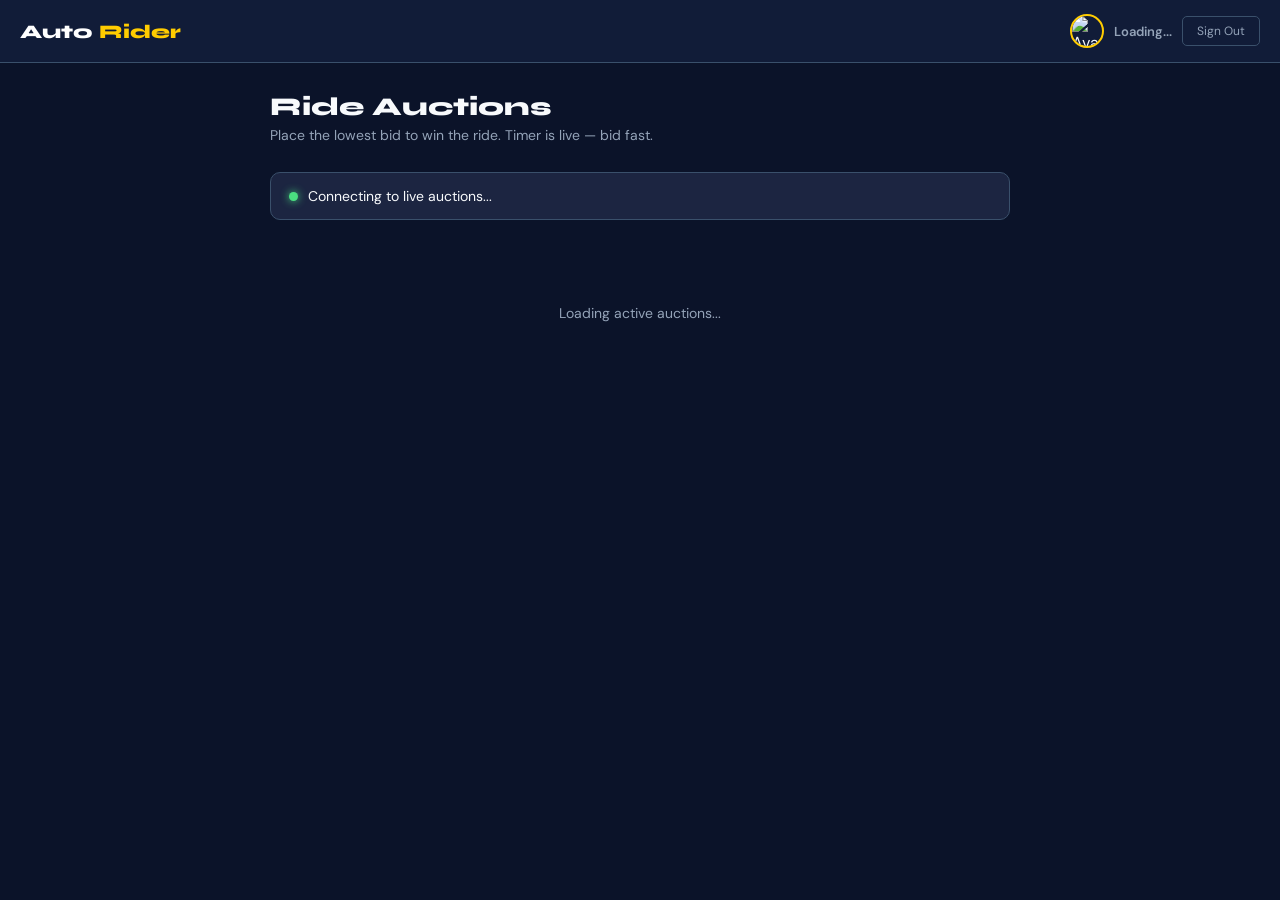
==== commit 7d1cf58b: "Update print statement from 'Hello' to 'Goodbye'" ====
--- a/driver_dashboard.html
+++ b/driver_dashboard.html
@@ -7,176 +7,62 @@
     <style>
         @import url('https://fonts.googleapis.com/css2?family=Syne:wght@700;800&family=DM+Sans:wght@400;500;600&display=swap');
         :root {
-            --bg: #0b1329;
-            --card: #1c2541;
-            --card-hover: #223060;
-            --border: #3a506b;
-            --text: #f8fafc;
-            --muted: #94a3b8;
-            --green: #058240;
-            --green-light: #4ade80;
-            --yellow: #ffcc00;
-            --yellow-dark: #d97706;
-            --red: #ef4444;
+            --bg: #0b1329; --card: #1c2541; --border: #3a506b;
+            --text: #f8fafc; --muted: #94a3b8;
+            --green: #058240; --green-light: #4ade80;
+            --yellow: #ffcc00; --yellow-dark: #d97706; --red: #ef4444;
         }
         * { box-sizing: border-box; margin: 0; padding: 0; }
         body { background: var(--bg); color: var(--text); font-family: 'DM Sans', sans-serif; min-height: 100vh; }
-
-        /* HEADER */
-        .topbar {
-            background: #111c38;
-            border-bottom: 1px solid var(--border);
-            padding: 14px 20px;
-            display: flex;
-            align-items: center;
-            justify-content: space-between;
-            position: sticky;
-            top: 0;
-            z-index: 10;
-        }
+        .topbar { background: #111c38; border-bottom: 1px solid var(--border); padding: 14px 20px; display: flex; align-items: center; justify-content: space-between; position: sticky; top: 0; z-index: 10; }
         .logo { font-family: 'Syne', sans-serif; font-weight: 800; font-size: 1.2rem; color: #fff; text-decoration: none; }
         .logo span { color: var(--yellow); }
         .driver-info { display: flex; align-items: center; gap: 10px; }
         .driver-avatar { width: 34px; height: 34px; border-radius: 50%; object-fit: cover; border: 2px solid var(--yellow); }
         .driver-name { font-size: 13px; font-weight: 600; color: var(--muted); }
-        .logout-btn {
-            background: transparent;
-            border: 1px solid var(--border);
-            color: var(--muted);
-            padding: 6px 14px;
-            border-radius: 5px;
-            font-size: 12px;
-            cursor: pointer;
-            font-family: 'DM Sans', sans-serif;
-            transition: all 0.2s;
-        }
+        .logout-btn { background: transparent; border: 1px solid var(--border); color: var(--muted); padding: 6px 14px; border-radius: 5px; font-size: 12px; cursor: pointer; font-family: 'DM Sans', sans-serif; transition: all 0.2s; }
         .logout-btn:hover { border-color: var(--red); color: var(--red); }
-
-        /* MAIN */
         .main { max-width: 780px; margin: 0 auto; padding: 28px 20px 60px; }
         .page-title { font-family: 'Syne', sans-serif; font-size: 1.6rem; font-weight: 800; margin-bottom: 4px; }
         .page-sub { color: var(--muted); font-size: 14px; margin-bottom: 28px; }
-
-        /* STATUS BAR */
-        .status-bar {
-            background: var(--card);
-            border: 1px solid var(--border);
-            border-radius: 10px;
-            padding: 14px 18px;
-            display: flex;
-            align-items: center;
-            gap: 10px;
-            margin-bottom: 24px;
-            font-size: 14px;
-        }
+        .status-bar { background: var(--card); border: 1px solid var(--border); border-radius: 10px; padding: 14px 18px; display: flex; align-items: center; gap: 10px; margin-bottom: 24px; font-size: 14px; }
         .dot { width: 9px; height: 9px; border-radius: 50%; background: var(--green-light); box-shadow: 0 0 8px var(--green-light); flex-shrink: 0; animation: blink 1.5s ease-in-out infinite; }
         @keyframes blink { 0%,100%{opacity:1} 50%{opacity:0.3} }
-
-        /* AUCTION CARDS */
         #auctions-list { display: flex; flex-direction: column; gap: 16px; }
-
-        .auction-card {
-            background: var(--card);
-            border: 1.5px solid var(--border);
-            border-radius: 12px;
-            padding: 20px;
-            transition: border-color 0.2s, background 0.2s;
-        }
+        .auction-card { background: var(--card); border: 1.5px solid var(--border); border-radius: 12px; padding: 20px; transition: border-color 0.2s, background 0.2s; }
         .auction-card.winning { border-color: var(--green-light); background: rgba(74,222,128,0.05); }
         .auction-card.outbid { border-color: var(--red); background: rgba(239,68,68,0.05); }
-        .auction-card.expired { opacity: 0.5; pointer-events: none; }
-
+        .auction-card.expired { opacity: 0.45; pointer-events: none; }
         .card-top { display: flex; justify-content: space-between; align-items: flex-start; margin-bottom: 14px; }
         .route { flex: 1; }
         .route-label { font-size: 11px; color: var(--muted); font-weight: 600; text-transform: uppercase; letter-spacing: 0.5px; margin-bottom: 2px; }
         .route-value { font-size: 15px; font-weight: 600; }
-        .route-arrow { color: var(--yellow); margin: 0 8px; font-size: 18px; }
-        .timer-badge {
-            background: rgba(255,204,0,0.12);
-            border: 1px solid rgba(255,204,0,0.3);
-            border-radius: 20px;
-            padding: 4px 12px;
-            font-family: 'Syne', sans-serif;
-            font-size: 13px;
-            font-weight: 700;
-            color: var(--yellow);
-            white-space: nowrap;
-            flex-shrink: 0;
-        }
+        .route-arrow { color: var(--yellow); margin: 0 8px; }
+        .timer-badge { background: rgba(255,204,0,0.12); border: 1px solid rgba(255,204,0,0.3); border-radius: 20px; padding: 4px 12px; font-family: 'Syne', sans-serif; font-size: 13px; font-weight: 700; color: var(--yellow); white-space: nowrap; flex-shrink: 0; }
         .timer-badge.urgent { color: #f87171; border-color: rgba(248,113,113,0.4); background: rgba(248,113,113,0.08); }
-
-        .card-mid {
-            display: flex;
-            align-items: center;
-            gap: 16px;
-            padding: 12px 0;
-            border-top: 1px solid rgba(255,255,255,0.06);
-            border-bottom: 1px solid rgba(255,255,255,0.06);
-            margin-bottom: 14px;
-        }
+        .card-mid { display: flex; align-items: center; gap: 16px; padding: 12px 0; border-top: 1px solid rgba(255,255,255,0.06); border-bottom: 1px solid rgba(255,255,255,0.06); margin-bottom: 14px; }
         .current-bid-wrap { flex: 1; }
         .current-bid-label { font-size: 11px; color: var(--muted); margin-bottom: 2px; }
-        .current-bid-value {
-            font-family: 'Syne', sans-serif;
-            font-size: 1.8rem;
-            font-weight: 800;
-            color: var(--green-light);
-            line-height: 1;
-        }
+        .current-bid-value { font-family: 'Syne', sans-serif; font-size: 1.8rem; font-weight: 800; color: var(--green-light); line-height: 1; }
         .current-bid-value.no-bids { color: var(--muted); font-size: 1.2rem; }
-        .bid-status-badge {
-            padding: 5px 12px;
-            border-radius: 20px;
-            font-size: 12px;
-            font-weight: 700;
-        }
+        .bid-status-badge { padding: 5px 12px; border-radius: 20px; font-size: 12px; font-weight: 700; }
         .badge-winning { background: rgba(74,222,128,0.15); color: var(--green-light); }
         .badge-outbid { background: rgba(239,68,68,0.15); color: #f87171; }
         .badge-none { background: rgba(148,163,184,0.1); color: var(--muted); }
-
-        /* BID INPUT */
         .bid-row { display: flex; gap: 10px; align-items: center; }
         .bid-input-wrap { position: relative; flex: 1; }
-        .bid-currency { position: absolute; left: 12px; top: 50%; transform: translateY(-50%); color: var(--muted); font-weight: 600; }
-        .bid-input {
-            width: 100%;
-            padding: 11px 12px 11px 28px;
-            background: var(--bg);
-            border: 1.5px solid var(--border);
-            color: var(--text);
-            border-radius: 6px;
-            font-size: 15px;
-            font-family: 'DM Sans', sans-serif;
-            transition: border-color 0.2s;
-        }
+        .bid-currency { position: absolute; left: 12px; top: 50%; transform: translateY(-50%); color: var(--muted); font-weight: 600; pointer-events: none; }
+        .bid-input { width: 100%; padding: 11px 12px 11px 28px; background: var(--bg); border: 1.5px solid var(--border); color: var(--text); border-radius: 6px; font-size: 15px; font-family: 'DM Sans', sans-serif; transition: border-color 0.2s; }
         .bid-input:focus { outline: none; border-color: var(--yellow); }
-        .bid-btn {
-            padding: 11px 20px;
-            background: var(--yellow);
-            color: #0b1329;
-            border: none;
-            border-radius: 6px;
-            font-weight: 700;
-            font-size: 14px;
-            cursor: pointer;
-            font-family: 'DM Sans', sans-serif;
-            transition: background 0.2s;
-            white-space: nowrap;
-        }
+        .bid-btn { padding: 11px 20px; background: var(--yellow); color: #0b1329; border: none; border-radius: 6px; font-weight: 700; font-size: 14px; cursor: pointer; font-family: 'DM Sans', sans-serif; transition: background 0.2s; white-space: nowrap; }
         .bid-btn:hover { background: var(--yellow-dark); color: #fff; }
         .bid-btn:disabled { background: var(--border); color: var(--muted); cursor: not-allowed; }
-
         .bid-hint { font-size: 12px; color: var(--muted); margin-top: 7px; }
-
-        /* Empty / Loading states */
-        .empty-state {
-            text-align: center;
-            padding: 60px 20px;
-            color: var(--muted);
-        }
+        .bid-hint.success { color: var(--green-light); }
+        .bid-hint.error { color: #f87171; }
+        .empty-state { text-align: center; padding: 60px 20px; color: var(--muted); }
         .empty-state .icon { font-size: 2.5rem; margin-bottom: 12px; }
         .empty-state p { font-size: 14px; }
-
         .loading-state { text-align: center; padding: 60px 20px; color: var(--muted); font-size: 14px; }
     </style>
     <script src="https://cdn.jsdelivr.net/npm/@supabase/supabase-js@2"></script>
@@ -186,7 +72,7 @@
 <div class="topbar">
     <a href="index.html" class="logo">Auto <span>Rider</span></a>
     <div class="driver-info">
-        <img id="driver-avatar" class="driver-avatar" src="https://via.placeholder.com/34" alt="Avatar">
+        <img id="driver-avatar" class="driver-avatar" src="https://placehold.co/34x34/1c2541/ffcc00?text=D" alt="Avatar">
         <span class="driver-name" id="driver-name-label">Loading...</span>
         <button class="logout-btn" onclick="signOut()">Sign Out</button>
     </div>
@@ -195,12 +81,10 @@
 <div class="main">
     <div class="page-title">Ride Auctions</div>
     <div class="page-sub">Place the lowest bid to win the ride. Timer is live — bid fast.</div>
-
     <div class="status-bar">
         <div class="dot"></div>
-        <span>Listening for new ride requests in real time</span>
+        <span id="status-text">Connecting to live auctions...</span>
     </div>
-
     <div id="auctions-list">
         <div class="loading-state">Loading active auctions...</div>
     </div>
@@ -212,9 +96,7 @@
     const _supabase = supabase.createClient(SUPABASE_URL, SUPABASE_ANON_KEY);
 
     let currentDriverId = null;
-    let currentDriverName = '';
-    // Track per-auction: { myBid, timerInterval }
-    const auctionState = {};
+    const auctionState = {}; // { [id]: { timerInterval, hasBid } }
 
     // ── AUTH GATE ──
     _supabase.auth.onAuthStateChange(async (event, session) => {
@@ -235,13 +117,12 @@
             .eq('id', currentDriverId)
             .maybeSingle();
         if (data) {
-            currentDriverName = data.full_name || 'Driver';
-            document.getElementById('driver-name-label').innerText = currentDriverName;
+            document.getElementById('driver-name-label').innerText = data.full_name || 'Driver';
             if (data.avatar_url) document.getElementById('driver-avatar').src = data.avatar_url;
         }
     }
 
-    // ── LOAD ALL ACTIVE AUCTIONS ──
+    // ── LOAD ACTIVE AUCTIONS ──
     async function loadAuctions() {
         const { data, error } = await _supabase
             .from('auctions')
@@ -251,61 +132,70 @@
             .order('expires_at', { ascending: true });
 
         const list = document.getElementById('auctions-list');
-        if (error || !data || data.length === 0) {
+        if (error) {
+            list.innerHTML = `<div class="empty-state"><div class="icon">⚠️</div><p>Could not load auctions.<br><small>${error.message}</small></p></div>`;
+            return;
+        }
+        if (!data || data.length === 0) {
             list.innerHTML = `<div class="empty-state"><div class="icon">🛺</div><p>No active ride requests right now.<br>New auctions appear here automatically.</p></div>`;
             return;
         }
         list.innerHTML = '';
         data.forEach(auction => renderAuctionCard(auction));
-    }
-
-    // ── REALTIME: NEW AUCTIONS ──
+        document.getElementById('status-text').innerText = 'Listening for new ride requests in real time';
+    }
+
+    // ── REALTIME: LISTEN FOR NEW AUCTIONS ──
     function subscribeToNewAuctions() {
-        _supabase.channel('auctions-new')
-            .on('postgres_changes', { event: 'INSERT', schema: 'public', table: 'auctions' }, (payload) => {
+        _supabase.channel('dashboard-inserts')
+            .on('postgres_changes', {
+                event: 'INSERT',
+                schema: 'public',
+                table: 'auctions'
+            }, (payload) => {
                 const list = document.getElementById('auctions-list');
-                // Remove empty state if present
-                const empty = list.querySelector('.empty-state, .loading-state');
-                if (empty) empty.remove();
+                const placeholder = list.querySelector('.empty-state, .loading-state');
+                if (placeholder) placeholder.remove();
                 renderAuctionCard(payload.new);
-                subscribeToAuctionUpdates(payload.new.id);
             })
-            .subscribe();
-
-        // Also subscribe to updates for already-loaded auctions
-        // Done per-card in renderAuctionCard
+            .subscribe((status) => {
+                if (status === 'SUBSCRIBED') {
+                    document.getElementById('status-text').innerText = 'Listening for new ride requests in real time';
+                }
+            });
     }
 
     // ── RENDER ONE AUCTION CARD ──
     function renderAuctionCard(auction) {
         const id = auction.id;
-
-        // Don't re-render if card already exists
-        if (document.getElementById(`card-${id}`)) return;
+        if (document.getElementById(`card-${id}`)) return; // already rendered
+
+        // Skip if already expired
+        if (new Date(auction.expires_at) <= new Date()) return;
+
+        const hasBid = Number(auction.current_lowest_bid) < 999999;
+        const amWinning = auction.lowest_bidder_id === currentDriverId;
+        const suggestedBid = hasBid ? Math.max(1, Number(auction.current_lowest_bid) - 1) : 80;
 
         const card = document.createElement('div');
-        card.className = 'auction-card';
+        card.className = `auction-card${amWinning ? ' winning' : ''}`;
         card.id = `card-${id}`;
-
-        const hasBid = auction.current_lowest_bid && auction.current_lowest_bid < 999999;
-        const amWinning = auction.lowest_bidder_id === currentDriverId;
-
         card.innerHTML = `
             <div class="card-top">
                 <div class="route">
                     <div class="route-label">Route</div>
-                    <div style="display:flex; align-items:center; flex-wrap:wrap; gap:4px;">
-                        <span class="route-value">${escHtml(auction.pickup || 'Unknown')}</span>
+                    <div style="display:flex;align-items:center;flex-wrap:wrap;gap:4px;">
+                        <span class="route-value">${esc(auction.pickup || 'Unknown')}</span>
                         <span class="route-arrow">→</span>
-                        <span class="route-value">${escHtml(auction.destination || 'Unknown')}</span>
+                        <span class="route-value">${esc(auction.destination || 'Unknown')}</span>
                     </div>
                 </div>
-                <div class="timer-badge" id="timer-${id}">60s</div>
+                <div class="timer-badge" id="timer-${id}">—</div>
             </div>
             <div class="card-mid">
                 <div class="current-bid-wrap">
                     <div class="current-bid-label">Current Lowest Bid</div>
-                    <div class="current-bid-value ${hasBid ? '' : 'no-bids'}" id="bid-val-${id}">
+                    <div class="current-bid-value${hasBid ? '' : ' no-bids'}" id="bid-val-${id}">
                         ${hasBid ? '₹' + Number(auction.current_lowest_bid).toFixed(0) : 'No bids yet'}
                     </div>
                 </div>
@@ -316,11 +206,12 @@
             <div class="bid-row">
                 <div class="bid-input-wrap">
                     <span class="bid-currency">₹</span>
-                    <input type="number" class="bid-input" id="bid-input-${id}" placeholder="${hasBid ? Number(auction.current_lowest_bid).toFixed(0) - 1 : '80'}" min="1">
+                    <input type="number" class="bid-input" id="bid-input-${id}"
+                        placeholder="${suggestedBid}" min="1" step="1">
                 </div>
                 <button class="bid-btn" id="bid-btn-${id}" onclick="submitBid('${id}')">Bid</button>
             </div>
-            <div class="bid-hint" id="bid-hint-${id}">Enter a bid lower than the current offer to win.</div>
+            <div class="bid-hint" id="bid-hint-${id}">Enter an amount lower than the current offer to win.</div>
         `;
 
         document.getElementById('auctions-list').prepend(card);
@@ -328,167 +219,193 @@
         subscribeToAuctionUpdates(id);
     }
 
-    // ── PER-CARD TIMER (DB-anchored) ──
+    // ── DB-ANCHORED TIMER PER CARD ──
     function startCardTimer(id, expiresAt) {
+        auctionState[id] = auctionState[id] || {};
         const expiry = new Date(expiresAt).getTime();
-        auctionState[id] = auctionState[id] || {};
-        auctionState[id].timerInterval = setInterval(() => {
+
+        auctionState[id].timerInterval = setInterval(async () => {
             const remaining = Math.max(0, Math.floor((expiry - Date.now()) / 1000));
             const timerEl = document.getElementById(`timer-${id}`);
-            const btnEl = document.getElementById(`bid-btn-${id}`);
-            const inputEl = document.getElementById(`bid-input-${id}`);
             if (!timerEl) { clearInterval(auctionState[id].timerInterval); return; }
 
             timerEl.innerText = remaining + 's';
             if (remaining <= 10) timerEl.className = 'timer-badge urgent';
+            else timerEl.className = 'timer-badge';
 
             if (remaining <= 0) {
                 clearInterval(auctionState[id].timerInterval);
-                closeAuctionCard(id);
-                if (btnEl) { btnEl.disabled = true; btnEl.innerText = 'Closed'; }
-                if (inputEl) inputEl.disabled = true;
-                markAuctionClosed(id);
+                disableCard(id);
+                // Only the first driver whose timer fires updates the DB (use .eq status filter to prevent races)
+                await tryCloseAuction(id);
             }
-        }, 1000);
-    }
-
-    // ── REALTIME: BID UPDATES ON A SPECIFIC AUCTION ──
+        }, 500); // 500ms for snappier countdown
+    }
+
+    // ── CLOSE AUCTION (race-safe: only succeeds once) ──
+    async function tryCloseAuction(id) {
+        const { error } = await _supabase
+            .from('auctions')
+            .update({ status: 'closed' })
+            .eq('id', id)
+            .eq('status', 'active'); // Only one driver's update will win
+
+        // Regardless of who closed it, fetch final state and check if we won
+        const { data } = await _supabase.from('auctions').select('*').eq('id', id).single();
+        if (data && data.lowest_bidder_id === currentDriverId) {
+            redirectToTrip(data);
+        }
+    }
+
+    // ── REALTIME: BID UPDATES FOR A SPECIFIC AUCTION ──
     function subscribeToAuctionUpdates(id) {
-        _supabase.channel(`auction-driver-${id}`)
+        _supabase.channel(`card-updates-${id}`)
             .on('postgres_changes', {
-                event: 'UPDATE', schema: 'public', table: 'auctions', filter: `id=eq.${id}`
+                event: 'UPDATE',
+                schema: 'public',
+                table: 'auctions',
+                filter: `id=eq.${id}`
             }, (payload) => {
-                updateCardBidState(id, payload.new);
+                applyBidUpdate(id, payload.new);
             })
             .subscribe();
     }
 
-    function updateCardBidState(id, auction) {
-        const bidValEl = document.getElementById(`bid-val-${id}`);
-        const statusEl = document.getElementById(`status-badge-${id}`);
-        const hintEl = document.getElementById(`bid-hint-${id}`);
-        const inputEl = document.getElementById(`bid-input-${id}`);
-        const card = document.getElementById(`card-${id}`);
+    function applyBidUpdate(id, auction) {
+        const bidValEl  = document.getElementById(`bid-val-${id}`);
+        const statusEl  = document.getElementById(`status-badge-${id}`);
+        const hintEl    = document.getElementById(`bid-hint-${id}`);
+        const inputEl   = document.getElementById(`bid-input-${id}`);
+        const card      = document.getElementById(`card-${id}`);
         if (!bidValEl) return;
 
-        const hasBid = auction.current_lowest_bid < 999999;
+        const hasBid    = Number(auction.current_lowest_bid) < 999999;
         const amWinning = auction.lowest_bidder_id === currentDriverId;
-        const amOutbid = !amWinning && auctionState[id] && auctionState[id].hasBid;
-
-        bidValEl.className = `current-bid-value ${hasBid ? '' : 'no-bids'}`;
-        bidValEl.innerText = hasBid ? '₹' + Number(auction.current_lowest_bid).toFixed(0) : 'No bids yet';
-
+        const amOutbid  = !amWinning && auctionState[id] && auctionState[id].hasBid;
+
+        // Update bid display
+        bidValEl.className = `current-bid-value${hasBid ? '' : ' no-bids'}`;
+        bidValEl.innerText  = hasBid ? '₹' + Number(auction.current_lowest_bid).toFixed(0) : 'No bids yet';
+
+        // Update status badge + card border
         if (amWinning) {
-            statusEl.className = 'bid-status-badge badge-winning';
-            statusEl.innerText = '🏆 Winning';
-            card.className = 'auction-card winning';
-            if (hintEl) hintEl.innerText = "You have the lowest bid! Hold tight.";
+            statusEl.className  = 'bid-status-badge badge-winning';
+            statusEl.innerText  = '🏆 Winning';
+            card.className      = 'auction-card winning';
+            setHint(id, 'You have the lowest bid! Hold tight.', 'success');
         } else if (amOutbid) {
-            statusEl.className = 'bid-status-badge badge-outbid';
-            statusEl.innerText = '⚡ Outbid';
-            card.className = 'auction-card outbid';
-            if (hintEl) hintEl.innerText = "You've been outbid! Enter a lower amount.";
-        }
-
-        // Update placeholder to suggest a lower value
+            statusEl.className  = 'bid-status-badge badge-outbid';
+            statusEl.innerText  = '⚡ Outbid';
+            card.className      = 'auction-card outbid';
+            setHint(id, "You've been outbid! Enter a lower amount.", 'error');
+        }
+
+        // Suggest next bid
         if (hasBid && inputEl) {
             inputEl.placeholder = Math.max(1, Number(auction.current_lowest_bid) - 1).toString();
         }
 
+        // Handle close via Realtime (faster than timer for the winner)
         if (auction.status === 'closed') {
-            closeAuctionCard(id);
-            if (amWinning) {
-                // Redirect winner to trip page
-                const params = new URLSearchParams({
-                    pickup: auction.pickup || '',
-                    destination: auction.destination || '',
-                    fare: Number(auction.current_lowest_bid).toFixed(0),
-                    auction_id: id
-                });
-                window.location.href = `trip.html?${params.toString()}`;
-            }
-        }
-    }
-
-    function closeAuctionCard(id) {
-        const card = document.getElementById(`card-${id}`);
-        if (card) card.classList.add('expired');
+            disableCard(id);
+            if (amWinning) redirectToTrip(auction);
+        }
+    }
+
+    function disableCard(id) {
+        const card    = document.getElementById(`card-${id}`);
+        const btnEl   = document.getElementById(`bid-btn-${id}`);
+        const inputEl = document.getElementById(`bid-input-${id}`);
+        const timerEl = document.getElementById(`timer-${id}`);
+        if (card)    card.classList.add('expired');
+        if (btnEl)   { btnEl.disabled = true; btnEl.innerText = 'Closed'; }
+        if (inputEl) inputEl.disabled = true;
+        if (timerEl) timerEl.innerText = '0s';
         if (auctionState[id] && auctionState[id].timerInterval) {
             clearInterval(auctionState[id].timerInterval);
         }
     }
 
-    // ── MARK CLOSED IN DB (called when client timer hits 0) ──
-    async function markAuctionClosed(id) {
-        await _supabase.from('auctions')
-            .update({ status: 'closed' })
-            .eq('id', id)
-            .eq('status', 'active'); // Only update if still active (prevent race)
-
-        // If we won, redirect
-        const { data } = await _supabase.from('auctions').select('*').eq('id', id).single();
-        if (data && data.lowest_bidder_id === currentDriverId) {
-            const params = new URLSearchParams({
-                pickup: data.pickup || '',
-                destination: data.destination || '',
-                fare: Number(data.current_lowest_bid).toFixed(0),
-                auction_id: id
-            });
-            window.location.href = `trip.html?${params.toString()}`;
-        }
+    function redirectToTrip(auction) {
+        const params = new URLSearchParams({
+            pickup:      auction.pickup      || '',
+            destination: auction.destination || '',
+            fare:        Number(auction.current_lowest_bid).toFixed(0),
+            auction_id:  auction.id
+        });
+        window.location.href = `trip.html?${params.toString()}`;
     }
 
     // ── SUBMIT BID ──
     async function submitBid(auctionId) {
         const inputEl = document.getElementById(`bid-input-${auctionId}`);
-        const hintEl = document.getElementById(`bid-hint-${auctionId}`);
+        const btnEl   = document.getElementById(`bid-btn-${auctionId}`);
         const bidAmount = parseFloat(inputEl.value);
 
         if (isNaN(bidAmount) || bidAmount <= 0) {
-            if (hintEl) hintEl.innerText = '⚠ Please enter a valid bid amount.';
-            return;
-        }
-
-        // Fetch current state to validate client-side before DB call
-        const { data: current } = await _supabase
-            .from('auctions').select('current_lowest_bid, expires_at, status').eq('id', auctionId).single();
-
-        if (!current || current.status !== 'active') {
-            if (hintEl) hintEl.innerText = '⚠ This auction has already closed.';
-            return;
+            setHint(auctionId, '⚠ Enter a valid amount.', 'error'); return;
+        }
+
+        btnEl.disabled = true;
+        btnEl.innerText = '...';
+
+        // Fetch fresh auction state
+        const { data: current, error: fetchErr } = await _supabase
+            .from('auctions')
+            .select('current_lowest_bid, expires_at, status')
+            .eq('id', auctionId)
+            .single();
+
+        if (fetchErr || !current) {
+            setHint(auctionId, '⚠ Could not verify auction state.', 'error');
+            btnEl.disabled = false; btnEl.innerText = 'Bid'; return;
+        }
+        if (current.status !== 'active') {
+            setHint(auctionId, '⚠ This auction has already closed.', 'error');
+            btnEl.disabled = false; btnEl.innerText = 'Bid'; return;
         }
         if (new Date(current.expires_at) < new Date()) {
-            if (hintEl) hintEl.innerText = '⚠ This auction has expired.';
-            return;
-        }
-        if (bidAmount >= current.current_lowest_bid) {
-            if (hintEl) hintEl.innerText = `⚠ Your bid must be lower than ₹${Number(current.current_lowest_bid).toFixed(0)}.`;
-            return;
+            setHint(auctionId, '⚠ This auction has expired.', 'error');
+            btnEl.disabled = false; btnEl.innerText = 'Bid'; return;
+        }
+        if (bidAmount >= Number(current.current_lowest_bid)) {
+            setHint(auctionId, `⚠ Must be lower than ₹${Number(current.current_lowest_bid).toFixed(0)}.`, 'error');
+            btnEl.disabled = false; btnEl.innerText = 'Bid'; return;
         }
 
         const { error } = await _supabase.from('auctions').update({
             current_lowest_bid: bidAmount,
-            lowest_bidder_id: currentDriverId
+            lowest_bidder_id:   currentDriverId
         }).eq('id', auctionId);
 
+        btnEl.disabled = false;
+        btnEl.innerText = 'Bid';
+
         if (error) {
-            if (hintEl) hintEl.innerText = '⚠ Bid rejected — a lower bid may already exist.';
+            setHint(auctionId, '⚠ Bid rejected — a lower bid exists.', 'error');
         } else {
             auctionState[auctionId] = auctionState[auctionId] || {};
             auctionState[auctionId].hasBid = true;
             inputEl.value = '';
-            if (hintEl) hintEl.innerText = '✓ Bid placed! You are currently winning.';
-        }
+            setHint(auctionId, '✓ Bid placed! You are currently winning.', 'success');
+        }
+    }
+
+    function setHint(id, text, type) {
+        const el = document.getElementById(`bid-hint-${id}`);
+        if (!el) return;
+        el.innerText = text;
+        el.className = `bid-hint${type ? ' ' + type : ''}`;
+    }
+
+    function esc(str) {
+        return String(str).replace(/&/g,'&amp;').replace(/</g,'&lt;').replace(/>/g,'&gt;');
     }
 
     async function signOut() {
         await _supabase.auth.signOut();
         window.location.href = 'auth.html';
     }
-
-    function escHtml(str) {
-        return str.replace(/&/g,'&amp;').replace(/</g,'&lt;').replace(/>/g,'&gt;');
-    }
 </script>
 </body>
 </html>
